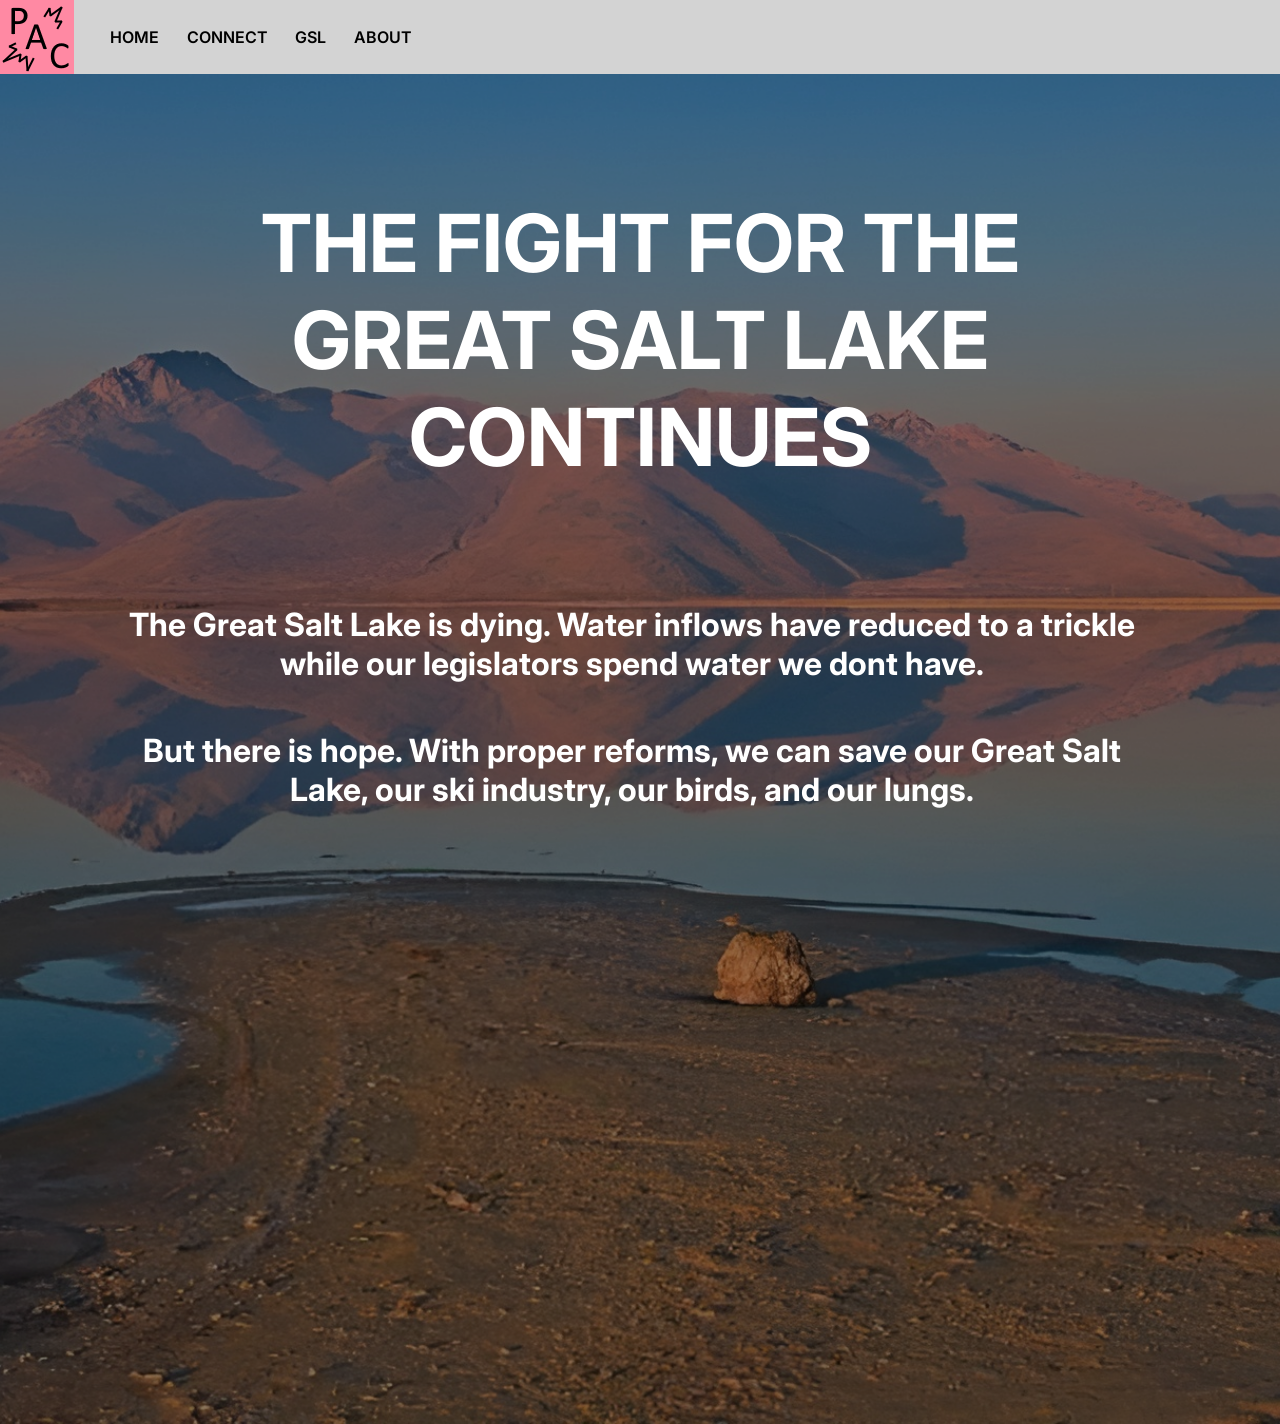
==== index.html @ 9e5fbdf9 "Fixed slanting bug Fixed a bug where each element was drifting left. Also expanded the background im" ====
<!DOCTYPE html>
<html lang="en">
<head>
    <title>Home - YCGSL</title>

    <meta charset="UTF-8">
    <meta name="viewport" content="width=device-width, initial-scale=1.0">
    <!-- stolen from the p5js web editor -->
    <link rel="stylesheet" href="index.css">
    <link rel="stylesheet" href="https://fonts.googleapis.com/css2?family=Inter:wght@400;600;700&display=swap">
</head>
<body>
    <!-- navbar, css stolen from https://www.educative.io/answers/how-to-create-a-navbar-using-css -->
    <nav class="navbar">
        <ul>
            <li id="logo"><a href="#"><img src="tempLogo.png"></img></a></li>
            <div class="navbarElemChunk">
                <li><a href="#">HOME</a></li>
                <li><a href="#">CONNECT</a></li>
                <li><a href="#">GSL</a></li>
                <li><a href="#">ABOUT</a></li>
            </div>
        </ul>
    </nav>

    <div class="main">
        <div class="background-wrapper">
            <div class="background"></div>
        </div>
        <div class="home">
            <h1>THE FIGHT FOR THE GREAT SALT LAKE CONTINUES</h1>
            <h2>The Great Salt Lake is dying. Water inflows have reduced to a trickle while our legislators spend water we dont have.</h2>
            <h2>But there is hope. With proper reforms, we can save our Great Salt Lake, our ski industry, our birds, and our lungs.</h2>
            <!-- Add a button here called "Learn More" -->
        </div>
    </div>
</body>
</html>

<!-- this is a comment! -->
---- index.css ----
:root {
    /* --white: #fafafa; */
}

* {
    margin: 0;
    padding: 0;
}

body {
    font-family: 'Inter', sans-serif;
    height: 100%;
}

/*
    PLEASE NOTE
    EVERYTHING THAT HAS TO DEAL WITH THE NAVBAR
    SHOULD BE COMPLETELY IGNORED
    IT IS A MESS
    DW ABT IT
    JUST TRUST THAT IT WORKS
    AND IF IT DOESNT THEN DONT TELL ANYONE
    IF YOU CANT SEE IT THEN IT CANT SEE YOU
    
*/

.navbar {
    background-color: lightgrey;
    width: 100%;

    /* height: 74px; */

    margin: 0;
    padding: 0;
}

.navbar ul {
    list-style-type: none; /*deletes the bullet points*/
    display: flex; /*creates the flex box, so everything is on the same level*/

    margin: 0; /*to get rid of the ugly line above the navbar*/
    padding: 0;
}

.navbar ul li a {
    /* float: left; */
    display: flex;
    align-items: center; /* vertical center */
    justify-content: center; /* horizontal center */
}

#logo {
    /* square-ify */
    width: 74px;
    height: 74px;
    /* next two lines will center the text if its in square form */
    display: flex;
    justify-content: center;

    background-color: #FF89A3;
    margin-left: 10px;
    margin: 0;
    padding: 0;
}

.navbarElemChunk {
    display: flex;
    margin: 1em;
}

.navbarElemChunk li {
    padding: 1%;
    margin-inline-start: 5%;
    
    display: flex;
    justify-content: center;
}

.navbarElemChunk li a {
    color: black;
    font-size: 20;
    text-decoration: none; /* gets rid of the underline */
    padding-left: 0.3em;
    padding-right: 0.3em;
    font-weight: 600;
    background-color: --white;

    transition: background-color 0.3s;
}

.navbarElemChunk li a:hover {
    background-color: #e0e0e0;
}


.background {
    position: relative;
    background: url('Great Salt Lake.png') no-repeat center center/cover;
    height: 150vh; /* navbar is 74px tall */
    width: 100%;
    overflow: hidden;
    position: absolute;
    z-index: 1;
}

.background::before {
    content: '';
    position: absolute;
    top: 0; left: 0;
    width: 100%;
    height: 100%;
    background-color: rgba(0, 0, 0, 0.4);
    /* background: linear-gradient(to bottom, rgba(0, 0, 0, 0.3), rgba(0, 0, 0, 0.7)); */
    z-index: 1;
}

.home {
    position: absolute;
    left: 50%;
    transform: translateX(-50%);
    width: max-content;
    text-align: center; /* Add text-align here to center all text */
    z-index: 2;
}

/* No need for body-specific styles unless they are globally needed */
.home body {
    font-size: 16px;
}

.home h1, .home h2 {
    color: white;
    margin: 1.5em;
}

.home h1 {
    font-size: 5em;
    max-width: 70vw;
}

.home h2 {
    font-size: 2em;
    max-width: 80vw;
    margin-bottom: 1em;
}
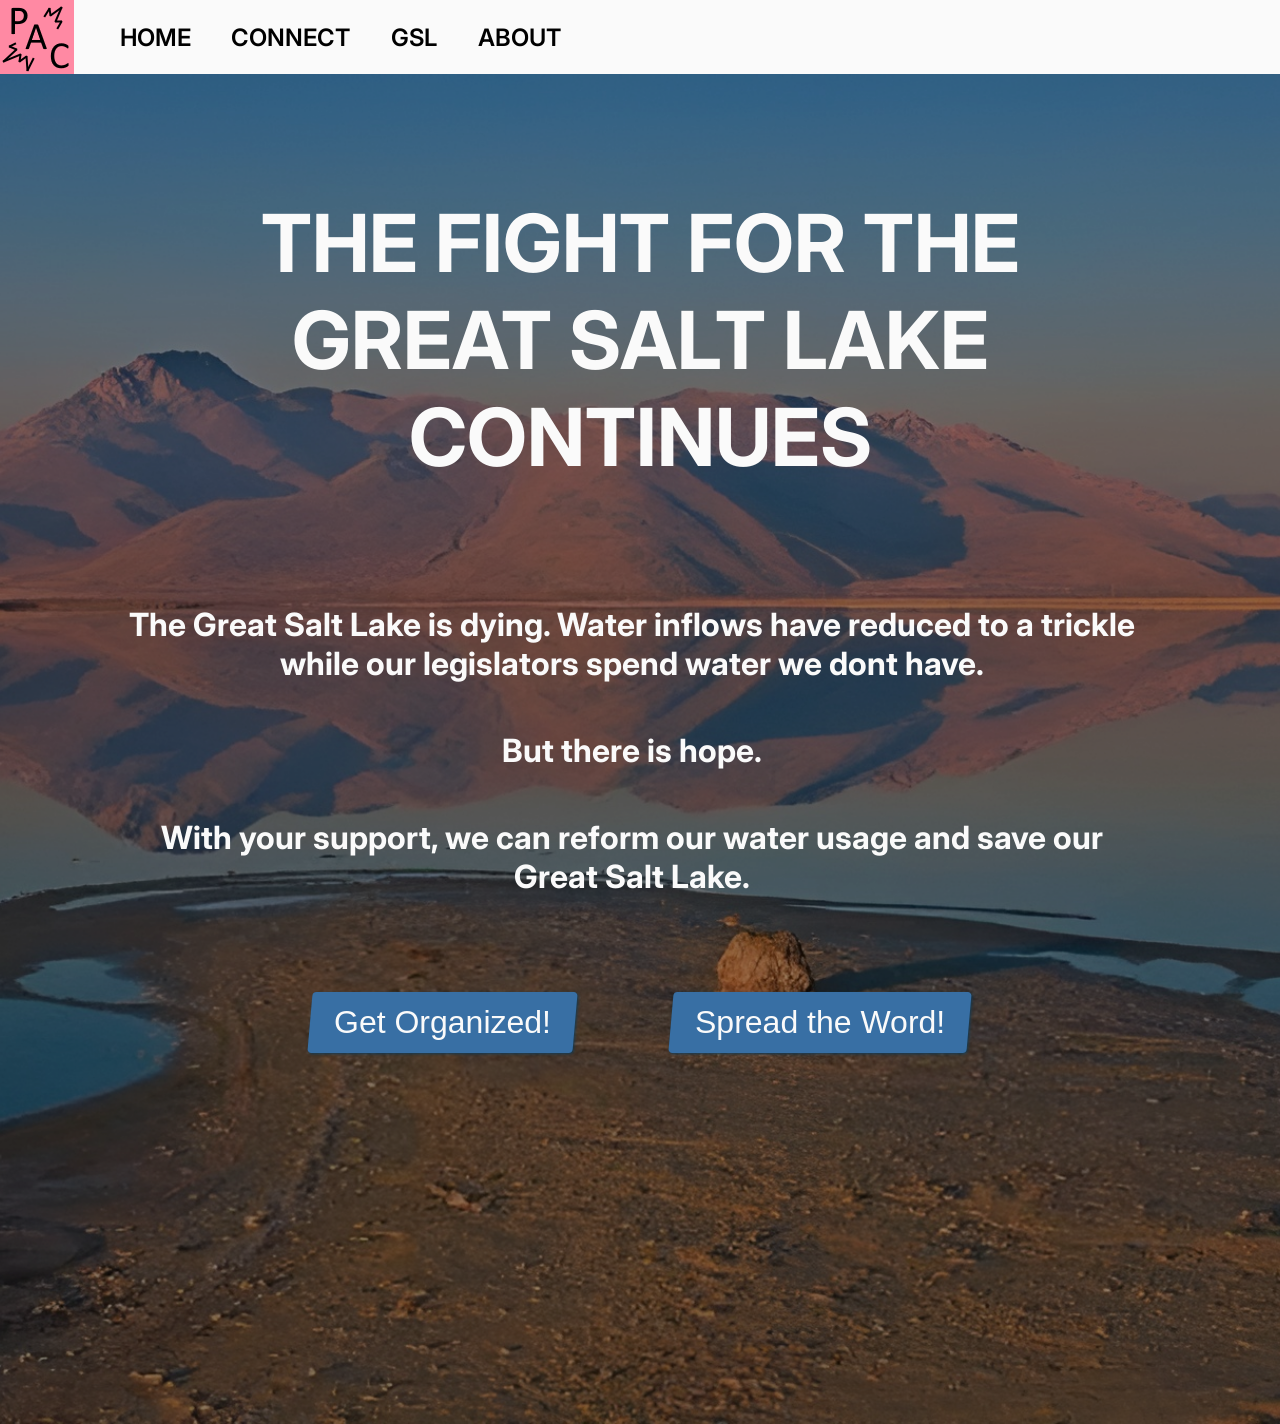
==== commit fcc09fa3: "Added buttons Added buttons to the homepage." ====
--- a/index.html
+++ b/index.html
@@ -30,8 +30,12 @@
         <div class="home">
             <h1>THE FIGHT FOR THE GREAT SALT LAKE CONTINUES</h1>
             <h2>The Great Salt Lake is dying. Water inflows have reduced to a trickle while our legislators spend water we dont have.</h2>
-            <h2>But there is hope. With proper reforms, we can save our Great Salt Lake, our ski industry, our birds, and our lungs.</h2>
-            <!-- Add a button here called "Learn More" -->
+            <h2>But there is hope.</h2>
+            <h2>With your support, we can reform our water usage and save our Great Salt Lake.</h2>
+            <div class="button-container">
+                <button><span>Get Organized!</span></button>
+                <button><span>Spread the Word!</span></button>
+            </div>
         </div>
     </div>
 </body>
--- a/index.css
+++ b/index.css
@@ -1,5 +1,11 @@
 :root {
-    /* --white: #fafafa; */
+    --red: #E55812;
+    --orange: #FF9B42;
+    --yellow: #F2BB05;
+    --blue: #386FA4;
+    --navy: #133C55;
+    --black: #0D1821;
+    --white: #FAFAFA;
 }
 
 * {
@@ -25,7 +31,7 @@
 */
 
 .navbar {
-    background-color: lightgrey;
+    background-color: var(--white);
     width: 100%;
 
     /* height: 74px; */
@@ -57,7 +63,7 @@
     display: flex;
     justify-content: center;
 
-    background-color: #FF89A3;
+    background-color: --red;
     margin-left: 10px;
     margin: 0;
     padding: 0;
@@ -78,12 +84,12 @@
 
 .navbarElemChunk li a {
     color: black;
-    font-size: 20;
+    font-size: 1.5em;
     text-decoration: none; /* gets rid of the underline */
     padding-left: 0.3em;
     padding-right: 0.3em;
     font-weight: 600;
-    background-color: --white;
+    background-color: var(--white);
 
     transition: background-color 0.3s;
 }
@@ -129,7 +135,7 @@
 }
 
 .home h1, .home h2 {
-    color: white;
+    color: var(--white);
     margin: 1.5em;
 }
 
@@ -142,4 +148,37 @@
     font-size: 2em;
     max-width: 80vw;
     margin-bottom: 1em;
+}
+
+.button-container {
+    font-size: 2em;
+    display: flex;
+    gap: 3em; /* space between buttons */
+    justify-content: center;
+    margin-top: 3em;
+}
+
+.button-container button {
+    font-size: 1em;
+    padding: 12px 24px;
+    background-color: var(--blue);
+    color: var(--white); /* text color */
+    border-radius: 4px;
+    border: none;
+    cursor: pointer; /* makes cursor look like theres stuff to click */
+
+    /* parallelogram code */
+    transform: skew(-5deg);
+    transition: all 0.3s ease;
+    box-shadow: 1px 1px 3px var(--navy);
+}
+
+.button-container button span {
+    display: inline-block;
+    transform: skew(5deg); /* text is normal */
+    transition: all 0.3s ease;
+}
+
+.button-container button:hover span {
+    transform: skew(-1deg);
 }
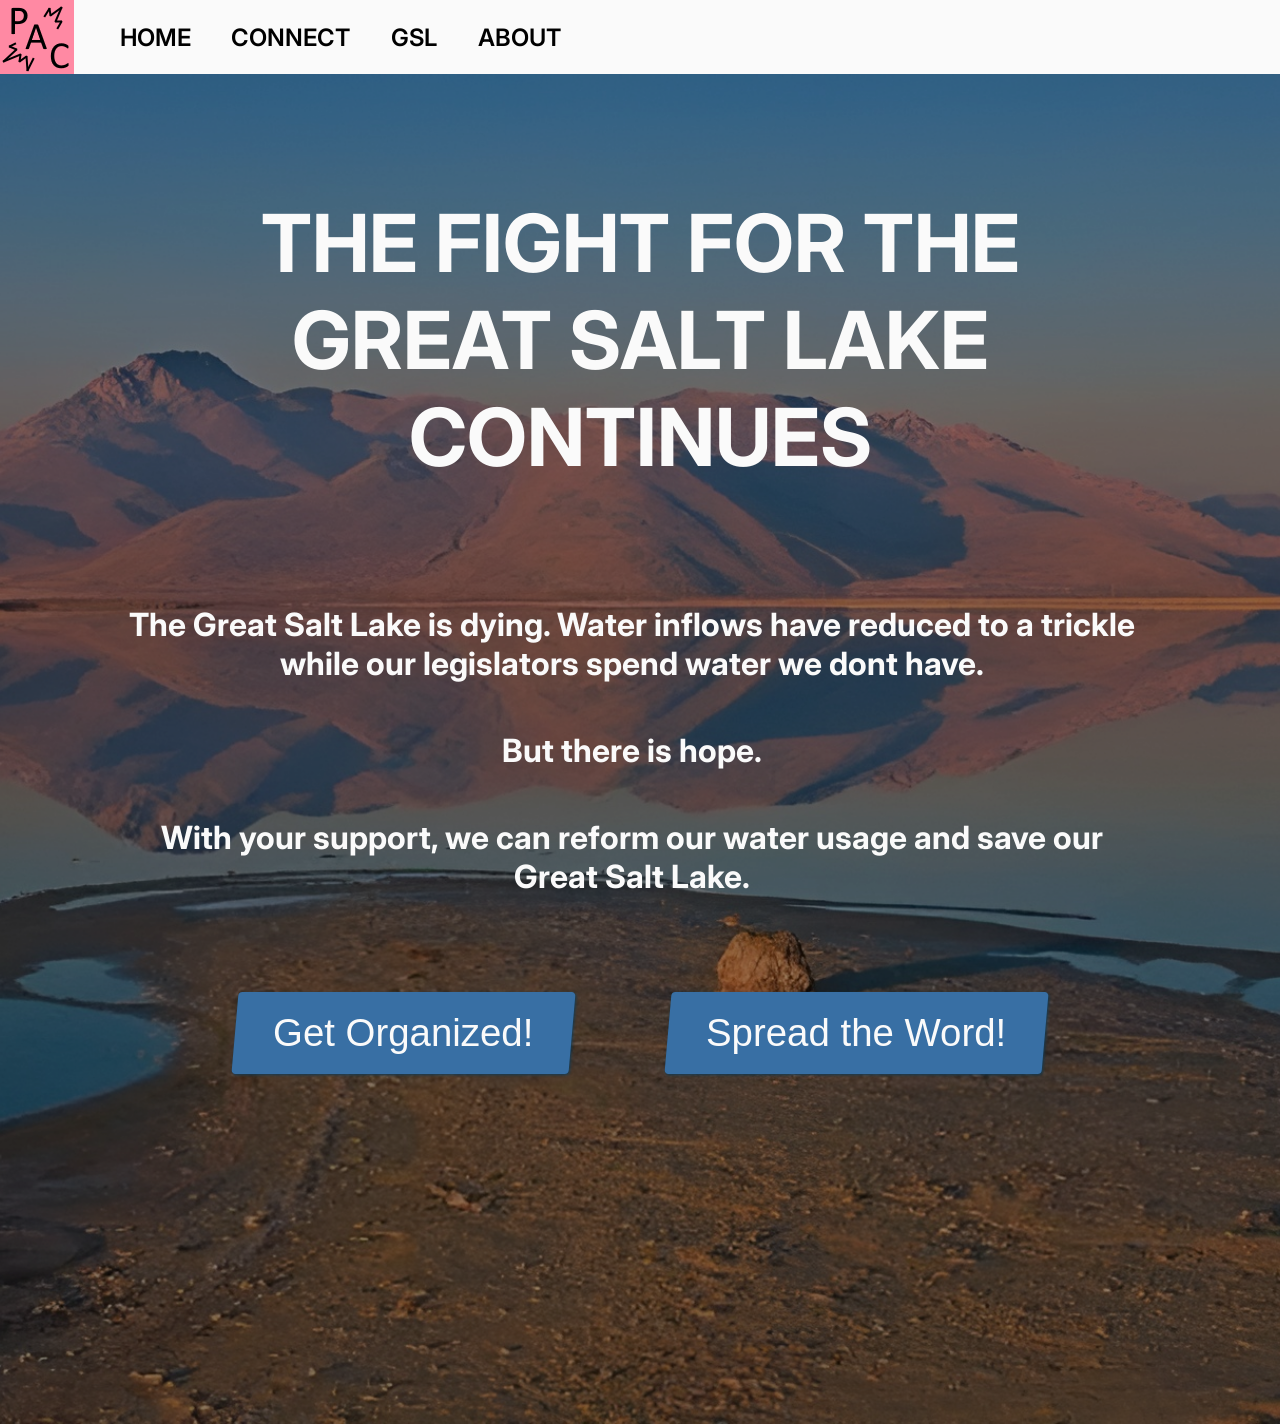
==== commit 9763c45f: "Added new pages Added pages for about, connect, and info for the GSL." ====
--- a/index.html
+++ b/index.html
@@ -13,12 +13,12 @@
     <!-- navbar, css stolen from https://www.educative.io/answers/how-to-create-a-navbar-using-css -->
     <nav class="navbar">
         <ul>
-            <li id="logo"><a href="#"><img src="tempLogo.png"></img></a></li>
+            <li id="logo"><a href="index.html"><img src="tempLogo.png"></img></a></li>
             <div class="navbarElemChunk">
-                <li><a href="#">HOME</a></li>
-                <li><a href="#">CONNECT</a></li>
-                <li><a href="#">GSL</a></li>
-                <li><a href="#">ABOUT</a></li>
+                <li><a href="index.html">HOME</a></li>
+                <li><a href="connect.html">CONNECT</a></li>
+                <li><a href="info.html">GSL</a></li>
+                <li><a href="about.html">ABOUT</a></li>
             </div>
         </ul>
     </nav>
--- a/index.css
+++ b/index.css
@@ -159,8 +159,8 @@
 }
 
 .button-container button {
-    font-size: 1em;
-    padding: 12px 24px;
+    font-size: 1.2em;
+    padding: 0.5em 1em;
     background-color: var(--blue);
     color: var(--white); /* text color */
     border-radius: 4px;
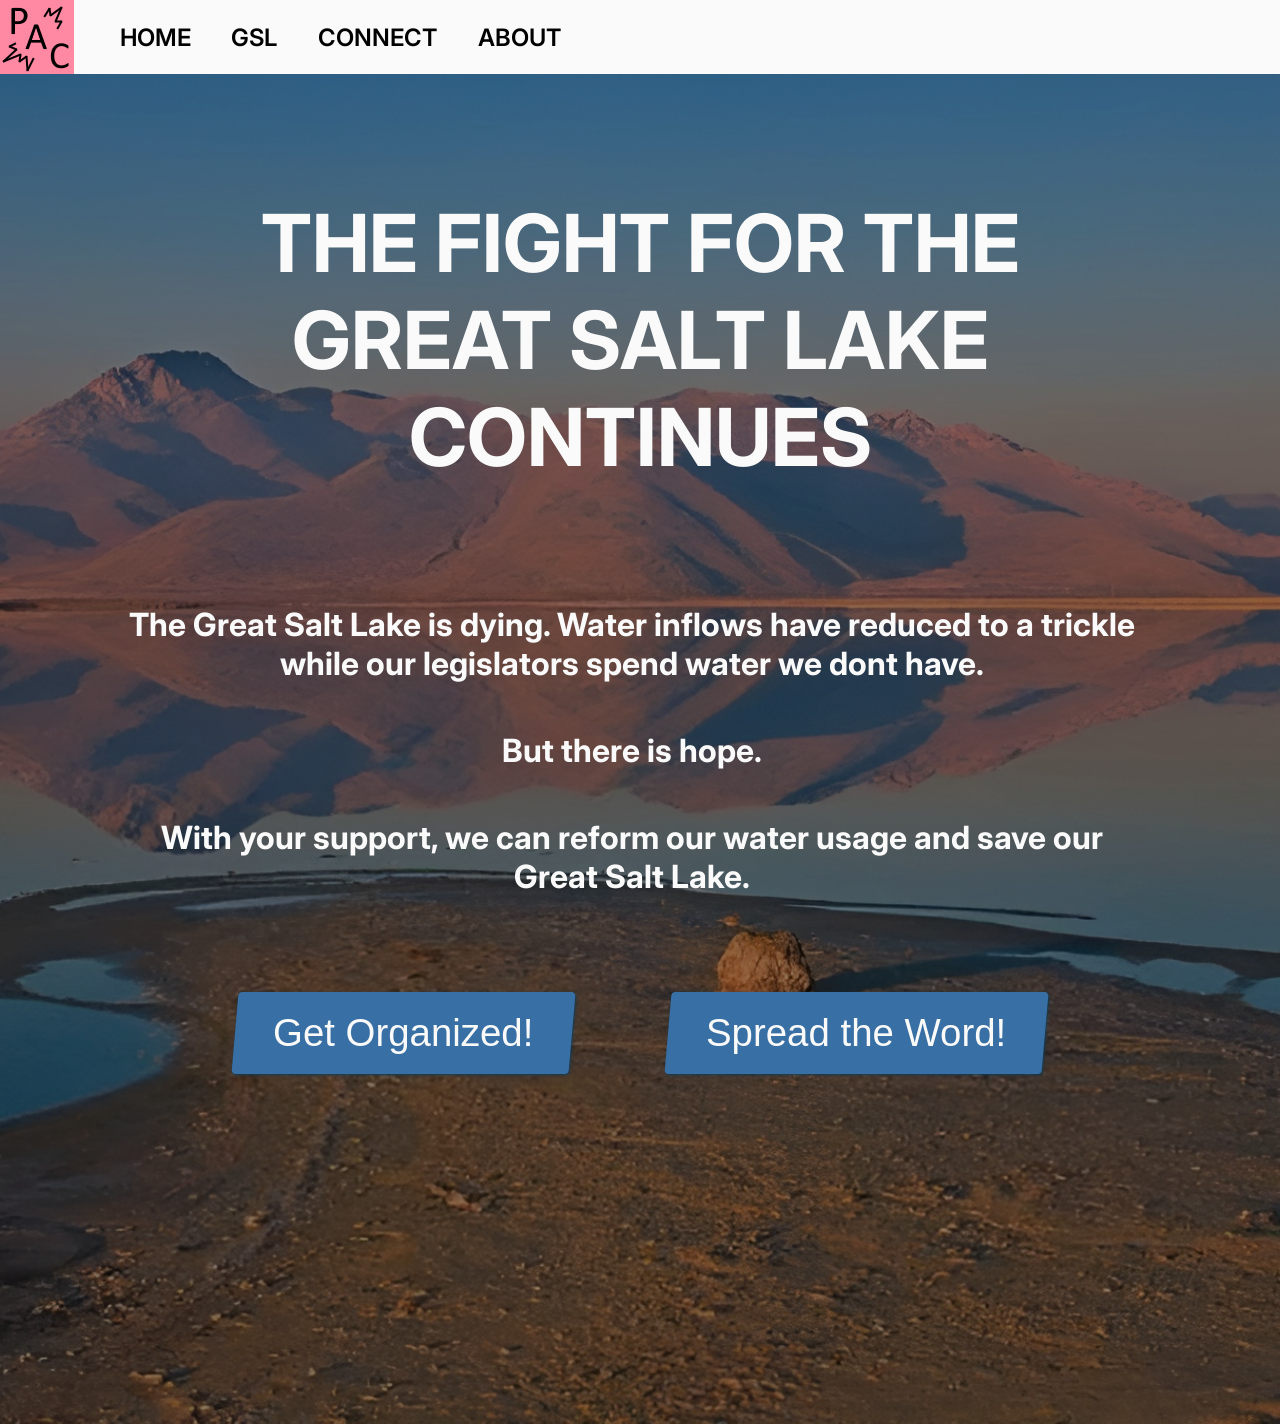
==== commit 084c4a76: "Started work on info page Added basic background, new css file, and rearranged the navbar." ====
--- a/index.html
+++ b/index.html
@@ -16,8 +16,8 @@
             <li id="logo"><a href="index.html"><img src="tempLogo.png"></img></a></li>
             <div class="navbarElemChunk">
                 <li><a href="index.html">HOME</a></li>
+                <li><a href="info.html">GSL</a></li>
                 <li><a href="connect.html">CONNECT</a></li>
-                <li><a href="info.html">GSL</a></li>
                 <li><a href="about.html">ABOUT</a></li>
             </div>
         </ul>
--- a/index.css
+++ b/index.css
@@ -35,9 +35,8 @@
     width: 100%;
 
     /* height: 74px; */
-
-    margin: 0;
-    padding: 0;
+    /* margin: 0; */
+    /* padding: 0; */
 }
 
 .navbar ul {
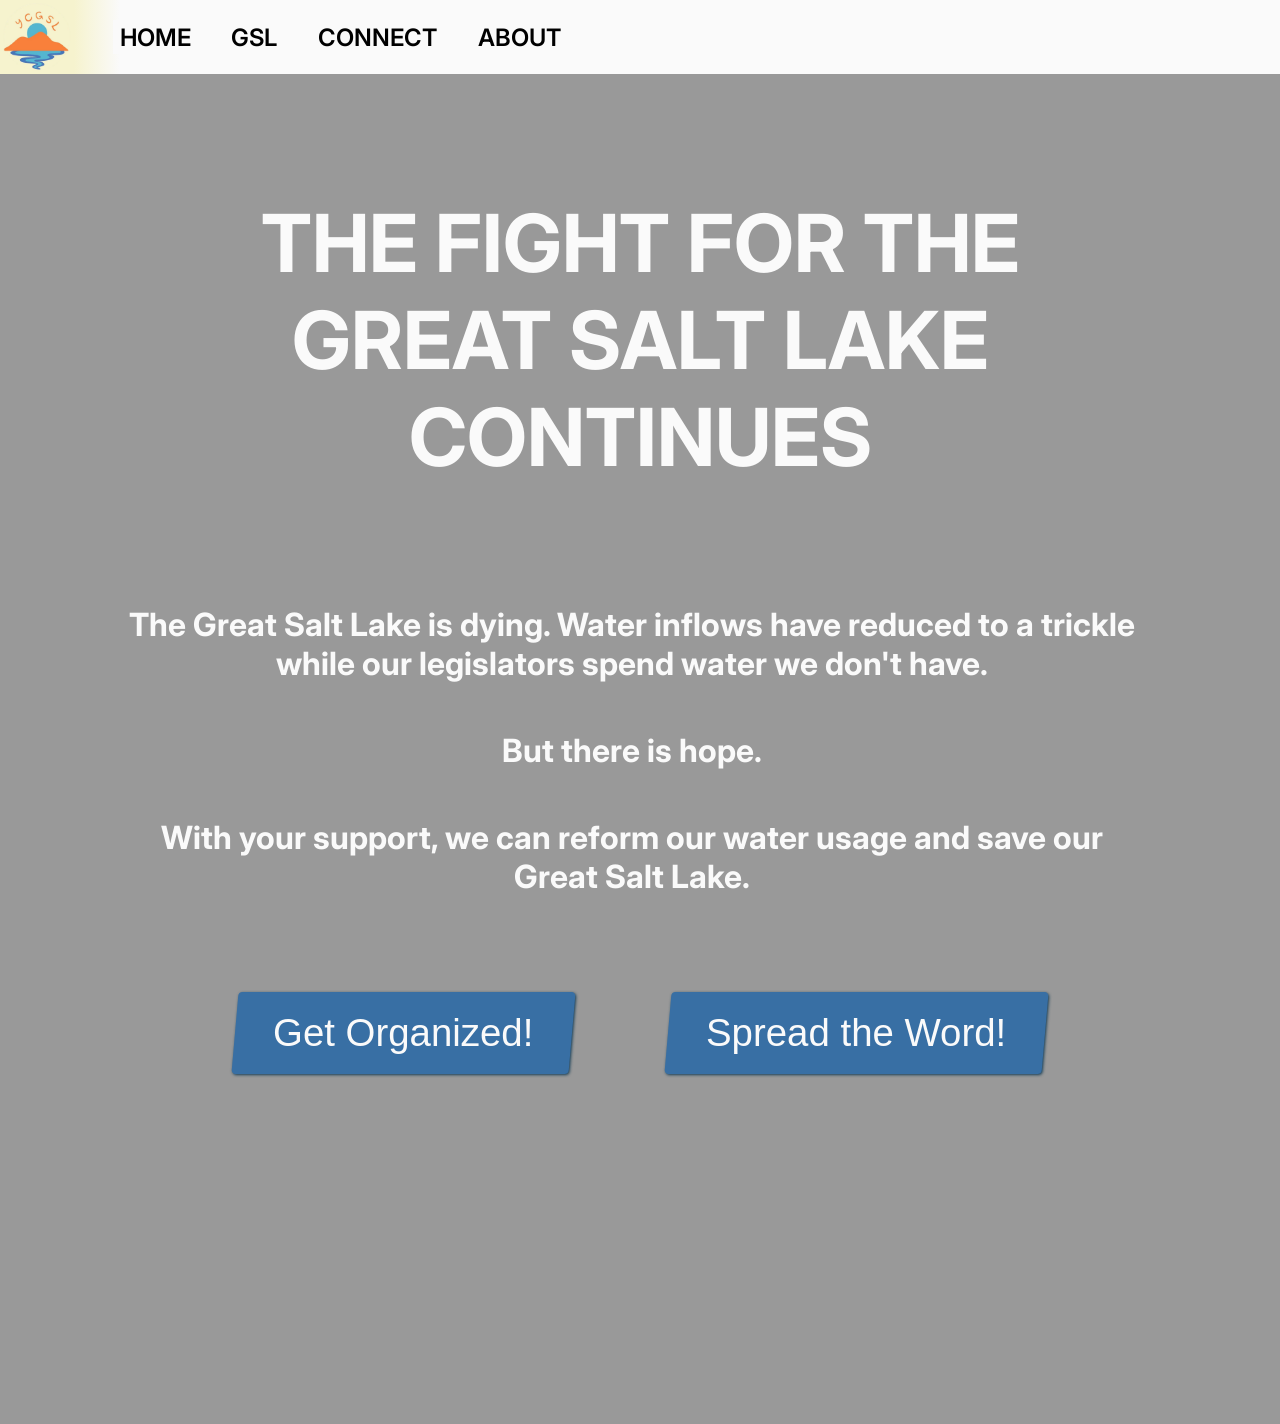
==== commit d76d7173: "Did a lot I organized the files into folders for images and style (css files). I also got rid of tem" ====
--- a/index.html
+++ b/index.html
@@ -6,14 +6,15 @@
     <meta charset="UTF-8">
     <meta name="viewport" content="width=device-width, initial-scale=1.0">
     <!-- stolen from the p5js web editor -->
-    <link rel="stylesheet" href="index.css">
+    <link rel="stylesheet" href="style/general.css">
+    <link rel="stylesheet" href="style/index.css">
     <link rel="stylesheet" href="https://fonts.googleapis.com/css2?family=Inter:wght@400;600;700&display=swap">
 </head>
 <body>
     <!-- navbar, css stolen from https://www.educative.io/answers/how-to-create-a-navbar-using-css -->
     <nav class="navbar">
         <ul>
-            <li id="logo"><a href="index.html"><img src="tempLogo.png"></img></a></li>
+            <li id="logo"><a href="index.html"><img src="images/ycgslLogo.png"></img></a></li>
             <div class="navbarElemChunk">
                 <li><a href="index.html">HOME</a></li>
                 <li><a href="info.html">GSL</a></li>
@@ -29,12 +30,12 @@
         </div>
         <div class="home">
             <h1>THE FIGHT FOR THE GREAT SALT LAKE CONTINUES</h1>
-            <h2>The Great Salt Lake is dying. Water inflows have reduced to a trickle while our legislators spend water we dont have.</h2>
+            <h2>The Great Salt Lake is dying. Water inflows have reduced to a trickle while our legislators spend water we don't have.</h2>
             <h2>But there is hope.</h2>
             <h2>With your support, we can reform our water usage and save our Great Salt Lake.</h2>
             <div class="button-container">
-                <button><span>Get Organized!</span></button>
-                <button><span>Spread the Word!</span></button>
+                <button><span><a href="connect.html">Get Organized!</a></span></button>
+                <button><span><a href="connect.html">Spread the Word!</a></span></button>
             </div>
         </div>
     </div>
--- a/style/general.css
+++ b/style/general.css
@@ -0,0 +1,104 @@
+:root {
+    --red: #E55812;
+    --orange: #FF9B42;
+    --yellow: #F2BB05;
+    --blue: #386FA4;
+    --navy: #133C55;
+    --black: #0D1821;
+    --white: #FAFAFA;
+}
+
+html {
+  scroll-behavior: smooth;
+}
+
+* {
+    margin: 0;
+    padding: 0;
+}
+
+body {
+    font-family: 'Inter', sans-serif;
+    height: 100%;
+}
+
+/*
+    PLEASE NOTE
+    EVERYTHING THAT HAS TO DEAL WITH THE NAVBAR
+    SHOULD BE COMPLETELY IGNORED
+    IT IS A MESS
+    DW ABT IT
+    JUST TRUST THAT IT WORKS
+    AND IF IT DOESNT THEN DONT TELL ANYONE
+    IF YOU CANT SEE IT THEN IT CANT SEE YOU
+    
+*/
+
+.navbar {
+    background: linear-gradient(to right, #F6F3CE 0%, #F6F3CE 74px, var(--white) 120px, var(--white) 100%);
+    width: 100%;
+}
+
+.navbar ul {
+    list-style-type: none; /*deletes the bullet points*/
+    display: flex; /*creates the flex box, so everything is on the same level*/
+
+    margin: 0; /*to get rid of the ugly line above the navbar*/
+    padding: 0;
+}
+
+.navbar ul li a {
+    /* float: left; */
+    display: flex;
+    align-items: center; /* vertical center */
+    justify-content: center; /* horizontal center */
+}
+
+#logo {
+    /* square-ify */
+    width: 74px;
+    height: 74px;
+    object-fit: cover;
+    /* next two lines will center the text if its in square form */
+    display: flex;
+    justify-content: center;
+
+    background-color: #F6F3CE;
+    margin-left: 10px;
+    margin: 0;
+    padding: 0;
+}
+#logo img {
+    width: 68px;
+    height: 68px;
+    object-fit: cover;
+}
+
+.navbarElemChunk {
+    display: flex;
+    margin: 1em;
+}
+
+.navbarElemChunk li {
+    padding: 1%;
+    margin-inline-start: 5%;
+    
+    display: flex;
+    justify-content: center;
+}
+
+.navbarElemChunk li a {
+    color: black;
+    font-size: 1.5em;
+    text-decoration: none; /* gets rid of the underline */
+    padding-left: 0.3em;
+    padding-right: 0.3em;
+    font-weight: 600;
+    background-color: var(--white);
+
+    transition: background-color 0.3s;
+}
+
+.navbarElemChunk li a:hover {
+    background-color: #e0e0e0;
+}
--- a/style/index.css
+++ b/style/index.css
@@ -0,0 +1,102 @@
+:root {
+    --red: #E55812;
+    --orange: #FF9B42;
+    --yellow: #F2BB05;
+    --blue: #386FA4;
+    --navy: #133C55;
+    --black: #0D1821;
+    --white: #FAFAFA;
+}
+
+html {
+  scroll-behavior: smooth;
+}
+
+.background {
+    position: relative;
+    background: url('images/Great Salt Lake.png') no-repeat center center/cover;
+    height: 150vh; /* navbar is 74px tall */
+    width: 100%;
+    overflow: hidden;
+    position: absolute;
+    z-index: 1;
+}
+
+.background::before {
+    content: '';
+    position: absolute;
+    top: 0; left: 0;
+    width: 100%;
+    height: 100%;
+    background-color: rgba(0, 0, 0, 0.4);
+    /* background: linear-gradient(to bottom, rgba(0, 0, 0, 0.3), rgba(0, 0, 0, 0.7)); */
+    z-index: 1;
+}
+
+.home {
+    position: absolute;
+    left: 50%;
+    transform: translateX(-50%);
+    width: max-content;
+    text-align: center; /* Add text-align here to center all text */
+    z-index: 2;
+}
+
+/* No need for body-specific styles unless they are globally needed */
+.home body {
+    font-size: 16px;
+}
+
+.home h1, .home h2 {
+    color: var(--white);
+    margin: 1.5em;
+}
+
+.home h1 {
+    font-size: 5em;
+    max-width: 70vw;
+}
+
+.home h2 {
+    font-size: 2em;
+    max-width: 80vw;
+    margin-bottom: 1em;
+}
+
+.button-container {
+    font-size: 2em;
+    display: flex;
+    gap: 3em; /* space between buttons */
+    justify-content: center;
+    margin-top: 3em;
+}
+
+.button-container button {
+    font-size: 1.2em;
+    padding: 0.5em 1em;
+    background-color: var(--blue);
+    color: var(--white);
+    border-radius: 4px;
+    border: none;
+    cursor: pointer; /* makes cursor look like theres stuff to click */
+
+    /* parallelogram code */
+    transform: skew(-5deg);
+    transition: all 0.3s ease;
+    box-shadow: 1px 1px 3px var(--navy);
+}
+
+.button-container button span {
+    display: inline-block;
+    transform: skew(5deg); /* text is normal */
+    transition: all 0.3s ease;
+}
+
+.button-container a {
+    text-decoration: none;
+    color: inherit;
+}
+
+.button-container button:hover span {
+    transform: skew(-1deg);
+}
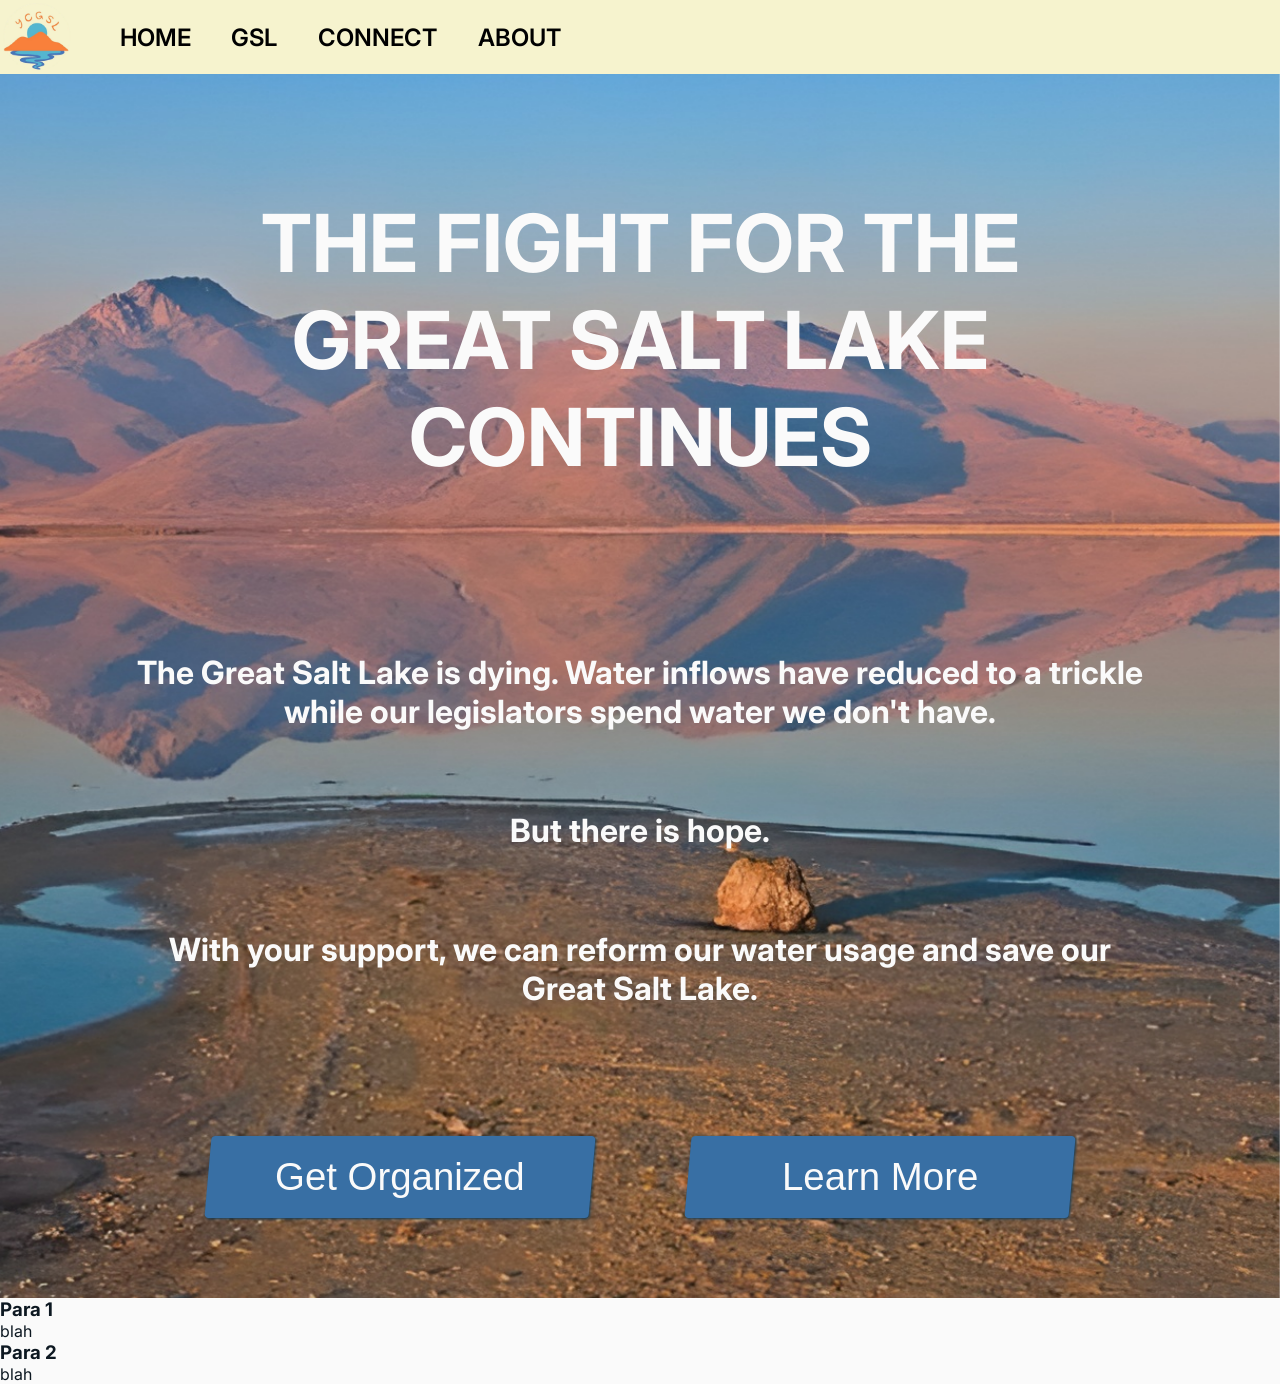
==== commit 896298ff: "Renovated home page Improved home page significantly with slowly scrolling parallax background. also" ====
--- a/index.html
+++ b/index.html
@@ -25,20 +25,35 @@
     </nav>
 
     <div class="main">
-        <div class="background-wrapper">
-            <div class="background"></div>
-        </div>
-        <div class="home">
-            <h1>THE FIGHT FOR THE GREAT SALT LAKE CONTINUES</h1>
-            <h2>The Great Salt Lake is dying. Water inflows have reduced to a trickle while our legislators spend water we don't have.</h2>
-            <h2>But there is hope.</h2>
-            <h2>With your support, we can reform our water usage and save our Great Salt Lake.</h2>
-            <div class="button-container">
-                <button><span><a href="connect.html">Get Organized!</a></span></button>
-                <button><span><a href="connect.html">Spread the Word!</a></span></button>
+        <div class="background"></div>
+        <div class="home-text:">
+            <div class="home">
+                <h1>THE FIGHT FOR THE GREAT SALT LAKE CONTINUES</h1>
+                <h2>The Great Salt Lake is dying. Water inflows have reduced to a trickle while our legislators spend water we don't have.</h2>
+                <h2>But there is hope.</h2>
+                <h2>With your support, we can reform our water usage and save our Great Salt Lake.</h2>
+                <div class="button-container">
+                    <button><span><a href="connect.html">Get Organized</a></span></button>
+                    <button><span><a href="connect.html">Learn More</a></span></button>
+                </div>
             </div>
         </div>
+
+        <div class="more-info">
+            <div class="big-image"></div>
+            <h3>Para 1</h3>
+            <p>blah</p>
+            <h3>Para 2</h3>
+            <p>blah</p>
+        </div>
     </div>
+
+    <script>
+    window.addEventListener('scroll', function () {
+        const scrolled = window.scrollY;
+        document.querySelector('.background').style.transform = `translateY(${scrolled * -0.1}px)`;
+    });
+    </script>
 </body>
 </html>
 
--- a/style/general.css
+++ b/style/general.css
@@ -6,6 +6,7 @@
     --navy: #133C55;
     --black: #0D1821;
     --white: #FAFAFA;
+    --navbar: #F6F3CE;
 }
 
 html {
@@ -35,7 +36,7 @@
 */
 
 .navbar {
-    background: linear-gradient(to right, #F6F3CE 0%, #F6F3CE 74px, var(--white) 120px, var(--white) 100%);
+    background-color: var(--navbar);
     width: 100%;
 }
 
@@ -94,7 +95,7 @@
     padding-left: 0.3em;
     padding-right: 0.3em;
     font-weight: 600;
-    background-color: var(--white);
+    background-color:  var(--navbar);
 
     transition: background-color 0.3s;
 }
--- a/style/index.css
+++ b/style/index.css
@@ -9,42 +9,47 @@
 }
 
 html {
-  scroll-behavior: smooth;
+    scroll-behavior: smooth;
+    margin: 0;
+    padding: 0;
+    height: 100%;
 }
 
 .background {
-    position: relative;
-    background: url('images/Great Salt Lake.png') no-repeat center center/cover;
-    height: 150vh; /* navbar is 74px tall */
+    position: fixed;
+    top: 0;
+    left: 0;
+    height: 150vh;
     width: 100%;
-    overflow: hidden;
-    position: absolute;
-    z-index: 1;
-}
 
-.background::before {
-    content: '';
-    position: absolute;
-    top: 0; left: 0;
-    width: 100%;
-    height: 100%;
-    background-color: rgba(0, 0, 0, 0.4);
-    /* background: linear-gradient(to bottom, rgba(0, 0, 0, 0.3), rgba(0, 0, 0, 0.7)); */
-    z-index: 1;
+    background: url('../images/Great Salt Lake.png') no-repeat top center/cover;
+    /* background: linear-gradient(to bottom, rgba(83, 149, 210, 0) 50%, rgb(83, 149, 210) 100%),
+        url('../images/Great Salt Lake.png') no-repeat top center/cover;    */
+    /* background-attachment: fixed; */
+
+    z-index: -1;
+    transform: translateY(0px);
+    pointer-events: none;
 }
 
 .home {
-    position: absolute;
-    left: 50%;
-    transform: translateX(-50%);
-    width: max-content;
-    text-align: center; /* Add text-align here to center all text */
-    z-index: 2;
+    position: relative;
+    min-height: 100vh;
+
+    display: flex;
+    flex-direction: column;
+    align-items: center;
+    justify-content: center; /* vertical centering */
+    text-align: center;
+    padding-bottom: 5em;
 }
 
-/* No need for body-specific styles unless they are globally needed */
-.home body {
-    font-size: 16px;
+.home-text {
+    position: relative;
+    z-index: 1;
+    background: linear-gradient(to bottom, rgba(83, 149, 210, 0) 50%, rgb(83, 149, 210) 100%);
+    background-color: rgb(83, 149, 210);
+    min-height: 200vh; /* make the page long enough to scroll */
 }
 
 .home h1, .home h2 {
@@ -74,6 +79,7 @@
 .button-container button {
     font-size: 1.2em;
     padding: 0.5em 1em;
+    width: 30vw;
     background-color: var(--blue);
     color: var(--white);
     border-radius: 4px;
@@ -99,4 +105,21 @@
 
 .button-container button:hover span {
     transform: skew(-1deg);
+}
+
+
+.more-info {
+    width: 100%;
+    background-color: var(--white);
+}
+
+.more-info h3 {
+    color: var(--black);
+    left: 20vw;
+    font-weight: 2em;
+}
+
+.more-info p {
+    color: var(--black);
+    left: 20vw;
 }
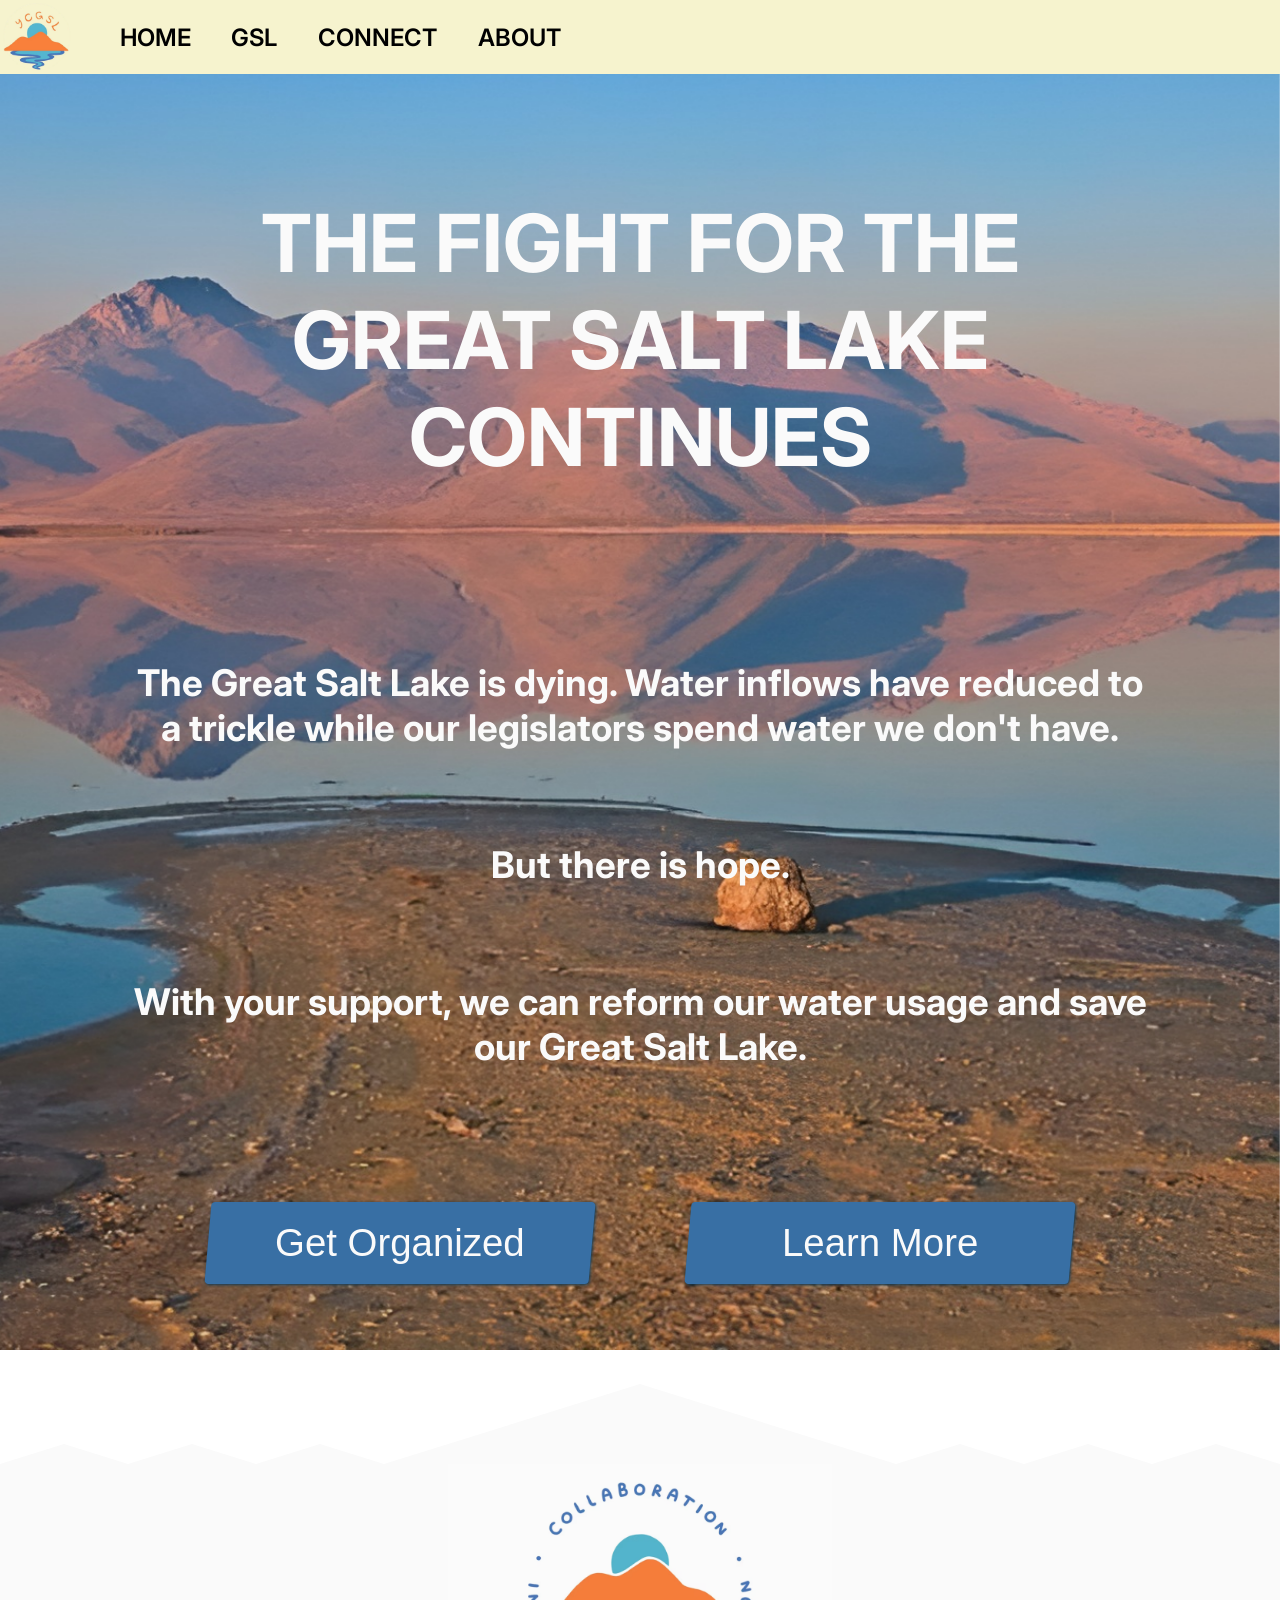
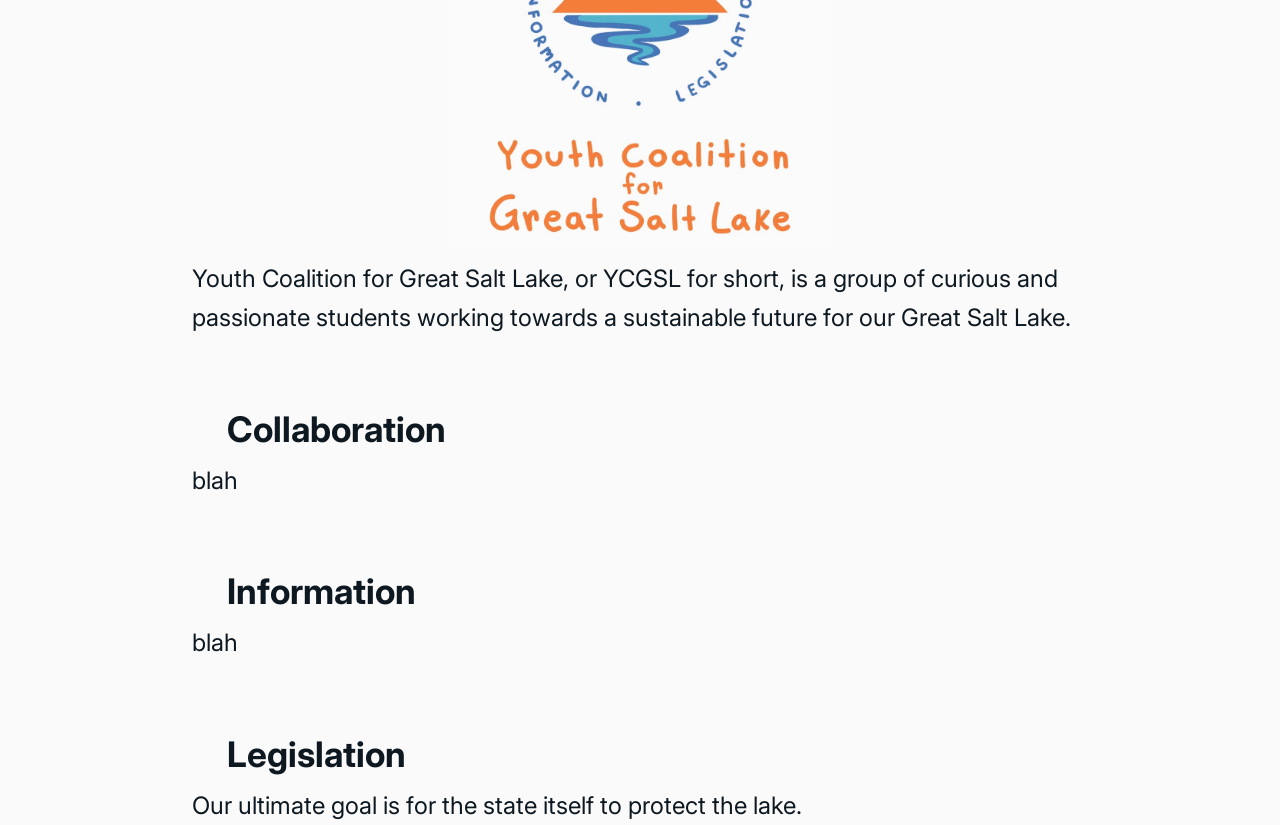
==== commit 2bb155b9: "Completed homepage renovation Added mountain divider between topbar and more info, added logo, and s" ====
--- a/index.html
+++ b/index.html
@@ -39,12 +39,36 @@
             </div>
         </div>
 
+        <div class="divider">
+            <svg viewBox="0 0 1000 100" preserveAspectRatio="none">
+                <path d="
+                    M0,100 
+                    L50,80 L100,100
+                    L150,80 L200,100
+                    L250,80 L300,100
+                    L500,20
+                    L700,100 L750,80
+                    L800,100 L850,80
+                    L900,100 L950,80 L1000,100
+                    L1000,100 L0,100 Z
+                " fill="var(--white)"/>
+            </svg>
+        </div>
+
         <div class="more-info">
-            <div class="big-image"></div>
-            <h3>Para 1</h3>
-            <p>blah</p>
-            <h3>Para 2</h3>
-            <p>blah</p>
+            <div class="big-logo"></div>
+            <div class="info-text">
+                <p>
+                    Youth Coalition for Great Salt Lake, or YCGSL for short, is a group of curious and passionate students
+                    working towards a sustainable future for our Great Salt Lake.
+                </p>
+                <h3>Collaboration</h3>
+                <p>blah</p>
+                <h3>Information</h3>
+                <p>blah</p>
+                <h3>Legislation</h3>
+                <p>Our ultimate goal is for the state itself to protect the lake.</p>
+            </div>
         </div>
     </div>
 
--- a/style/index.css
+++ b/style/index.css
@@ -23,9 +23,6 @@
     width: 100%;
 
     background: url('../images/Great Salt Lake.png') no-repeat top center/cover;
-    /* background: linear-gradient(to bottom, rgba(83, 149, 210, 0) 50%, rgb(83, 149, 210) 100%),
-        url('../images/Great Salt Lake.png') no-repeat top center/cover;    */
-    /* background-attachment: fixed; */
 
     z-index: -1;
     transform: translateY(0px);
@@ -47,9 +44,6 @@
 .home-text {
     position: relative;
     z-index: 1;
-    background: linear-gradient(to bottom, rgba(83, 149, 210, 0) 50%, rgb(83, 149, 210) 100%);
-    background-color: rgb(83, 149, 210);
-    min-height: 200vh; /* make the page long enough to scroll */
 }
 
 .home h1, .home h2 {
@@ -63,7 +57,7 @@
 }
 
 .home h2 {
-    font-size: 2em;
+    font-size: 2.3em;
     max-width: 80vw;
     margin-bottom: 1em;
 }
@@ -108,18 +102,57 @@
 }
 
 
-.more-info {
-    width: 100%;
-    background-color: var(--white);
+
+.divider {
+  position: relative;
+  width: 100%;
+  height: 100px;
+  overflow: hidden;
+  background: transparent;
 }
 
-.more-info h3 {
-    color: var(--black);
-    left: 20vw;
-    font-weight: 2em;
+.divider svg {
+  display: block;
+  width: 100%;
+  height: 100%;
 }
 
-.more-info p {
+
+
+.more-info {
+    background-color: var(--white); /* or your preferred bg */
     color: var(--black);
-    left: 20vw;
+    text-align: left;
+    width: 100%;
+    margin: 0 auto;
+}
+
+.big-logo {
+    width: 30vw;
+    height: 30vw;
+    margin: 0 auto;
+    
+    background-image: url('../images/ycgslBigLogo.png');
+    background-size: contain;
+    background-repeat: no-repeat;
+    background-position: center;
+    filter: brightness(98.5%); /* the image is slightly too light bc --white != white */
+}
+
+.info-text {
+    position: relative;
+    left: 15vw;
+    width: 70vw;
+}
+
+.info-text h3 {
+    margin-top: 2em;
+    font-size: 2.2em;
+    text-indent: 1em;
+}
+
+.info-text p {
+    line-height: 1.6;
+    font-size: 1.5em;
+    margin-top: 0.5em;
 }
